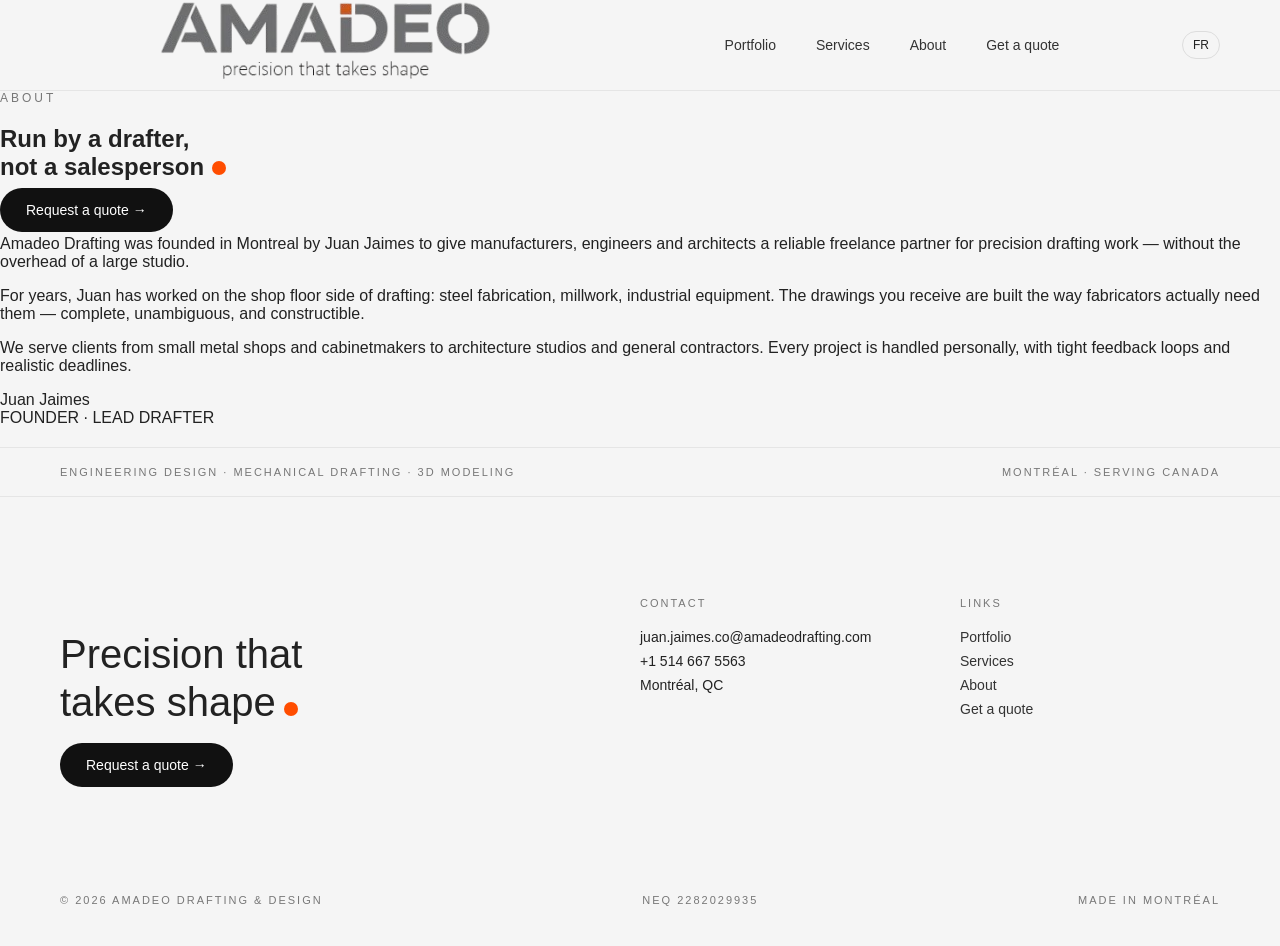
==== about.html @ 57ade09d "Create about.html" ====
<!DOCTYPE html>
<html lang="en">

<head>

<meta charset="UTF-8">
<meta name="viewport" content="width=device-width, initial-scale=1.0">

<title>About | Amadeo Drafting & Design</title>

<link rel="stylesheet" href="style.css">

</head>

<body>

<!-- NAVBAR -->

<div id="navbar"></div>

<!-- ABOUT SECTION -->

<section class="about-section">

<div class="about-grid">

<div class="about-left">

<div class="small-title">
ABOUT
</div>

<h1>
Run by a drafter,<br>
not a salesperson<span class="dot"></span>
</h1>

<a href="#" class="btn-dark">
Request a quote →
</a>

</div>


<div class="about-right">

<p class="about-text">
Amadeo Drafting was founded in Montreal by Juan Jaimes to give manufacturers, engineers and architects a reliable freelance partner for precision drafting work — without the overhead of a large studio.
</p>

<p class="about-text">
For years, Juan has worked on the shop floor side of drafting: steel fabrication, millwork, industrial equipment. The drawings you receive are built the way fabricators actually need them — complete, unambiguous, and constructible.
</p>

<p class="about-text">
We serve clients from small metal shops and cabinetmakers to architecture studios and general contractors. Every project is handled personally, with tight feedback loops and realistic deadlines.
</p>

<div class="about-signature">

<div class="about-name">
Juan Jaimes
</div>

<div class="about-role">
FOUNDER · LEAD DRAFTER
</div>

</div>

</div>

</div>

</section>

<!-- FOOTER -->

<div id="footer"></div>

<script>

fetch("navbar.html")
.then(response => response.text())
.then(data => {

document.getElementById("navbar").innerHTML = data;

const links = document.querySelectorAll(".menu a");
let current = window.location.pathname.split("/").pop();

if(current === ""){
current = "index.html";
}

links.forEach(link => {
if(link.getAttribute("href") === current){
link.classList.add("active");
}
});

});

fetch("footer.html")
.then(response => response.text())
.then(data => {
document.getElementById("footer").innerHTML = data;
});

</script>

</body>
</html>
---- style.css ----
html,body{
margin:0;
padding:0;
overflow-x:hidden;
font-family:Arial, Helvetica, sans-serif;
background:#f5f5f5;
color:#222;
}

/* NAVBAR */

.navbar{
width:100%;
background:#f5f5f5;
border-bottom:1px solid #e5e5e5;
position:sticky;
top:0;
z-index:1000;
}

.navbar-inner{
max-width:1400px;
margin:auto;
padding:25px 60px;

display:flex;
justify-content:space-between;
align-items:center;
}

.logo{
display:flex;
align-items:center;
height:40px;
}

.logo img{
height:90%;
object-fit:contain;
transform:translateY(10px);
}

.menu{
display:flex;
gap:40px;
font-size:14px;
}

.menu a{
text-decoration:none;
color:#333;
transition:0.2s;
}

.menu a:hover{
color:#ff4d00;
}

.menu a.active{
color:#ff4d00;
border-bottom:2px solid #ff4d00;
padding-bottom:6px;
}

.lang{
border:1px solid #ddd;
padding:6px 10px;
border-radius:20px;
font-size:12px;
}

/* HERO */

.hero{
min-height:80vh;
display:flex;
align-items:center;

max-width:1400px;
margin:auto;
padding:0 60px;
}

.hero-content{
max-width:550px;
}

.hero h1{
font-size:64px;
font-weight:500;
line-height:1.1;
margin:0;
}

.dot{
display:inline-block;
width:14px;
height:14px;
background:#ff4d00;
border-radius:50%;
margin-left:8px;
}

/* BUTTONS */

.buttons{
margin-top:40px;
display:flex;
gap:20px;
}

.btn-dark{
background:#111;
color:white;
padding:14px 26px;
border-radius:25px;
text-decoration:none;
font-size:14px;
transition:0.2s;
}

.btn-dark:hover{
background:#333;
}

.btn-light{
border:1px solid #ccc;
padding:14px 26px;
border-radius:25px;
text-decoration:none;
font-size:14px;
color:#333;
background:white;
transition:0.2s;
}

.btn-light:hover{
border-color:#ff4d00;
color:#ff4d00;
}

/* BOTTOM BAR */

.bottom-bar{
max-width:1400px;
margin:20px auto;
padding:18px 60px;

display:flex;
justify-content:space-between;

font-size:11px;
letter-spacing:2px;
color:#777;

border-top:1px solid #e5e5e5;
border-bottom:1px solid #e5e5e5;

text-transform:uppercase;
}

/* FOOTER */

.footer{
max-width:1400px;
margin:0 auto;
padding:80px 60px;
}

.footer-grid{
display:grid;
grid-template-columns:2fr 1fr 1fr;
gap:60px;
}

.footer-left h2{
font-size:40px;
font-weight:500;
line-height:1.2;
margin-bottom:30px;
}

.footer-title{
font-size:11px;
letter-spacing:2px;
color:#777;
margin-bottom:20px;
}

.footer-text{
font-size:14px;
margin-bottom:8px;
}

.footer-links a{
display:block;
text-decoration:none;
color:#333;
font-size:14px;
margin-bottom:8px;
transition:0.2s;
}

.footer-links a:hover{
color:#ff4d00;
}

/* FOOTER META */

.footer-meta{
max-width:1400px;
margin:40px auto;
padding:0 60px;

display:flex;
justify-content:space-between;

font-size:11px;
letter-spacing:2px;
color:#777;
}
/* PORTFOLIO HEADER */

.portfolio-header{
max-width:1400px;
margin:auto;
padding:120px 60px;
}

.small-title{
letter-spacing:3px;
font-size:12px;
color:#777;
margin-bottom:20px;
}

.portfolio-header h1{
font-size:72px;
font-weight:500;
margin:0;
}

.orange{
color:#ff4d00;
}

.subtitle{
margin-top:20px;
color:#666;
max-width:500px;
}

/* SERVICES LIST */

.services-list{
max-width:1400px;
margin:auto;
padding:0 60px 60px 60px;
}

.service{
display:flex;
align-items:center;
justify-content:space-between;
padding:30px 0;
border-bottom:1px solid #ddd;
cursor:pointer;
transition:0.3s;
}

.service:hover{
background:#fafafa;
}

.service-number{
color:#999;
width:60px;
}

.service-title{
font-size:22px;
font-weight:500;
flex:1;
}

.service-projects{
color:#999;
font-size:14px;
}

/* QUOTE BUTTON */

.quote-btn{
max-width:1400px;
margin:auto;
padding:60px;
}
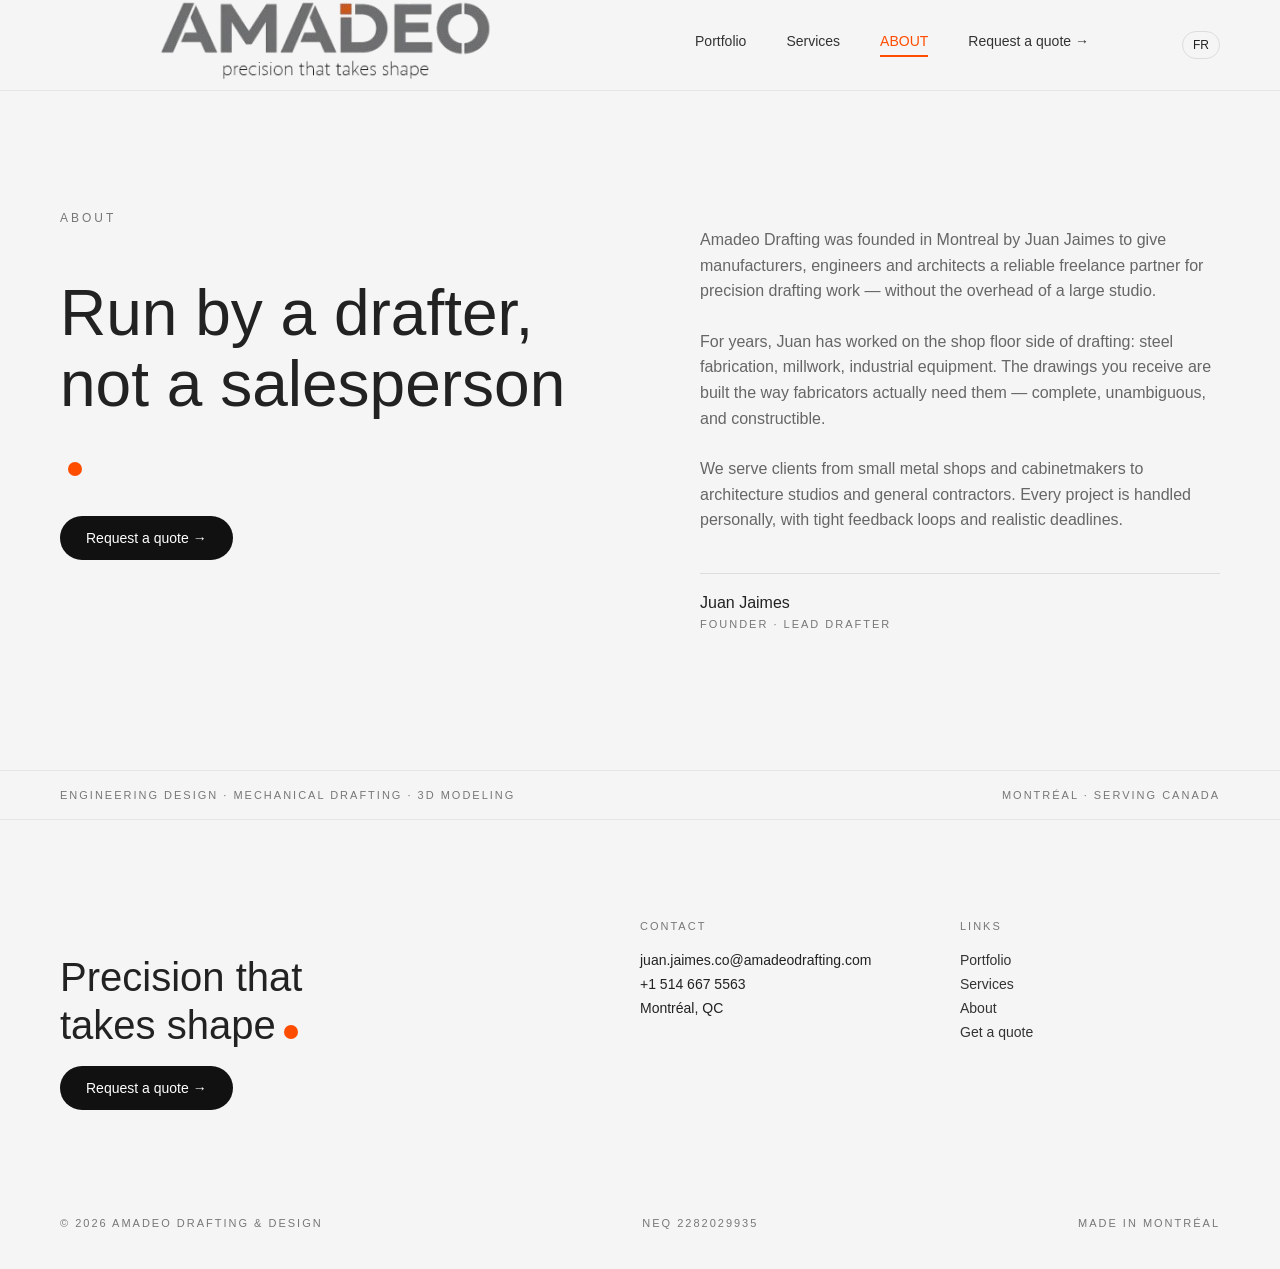
==== commit 7a872bf6: "Update about.html" ====
--- a/about.html
+++ b/about.html
@@ -26,16 +26,16 @@
 
 <div class="about-left">
 
-<div class="small-title">
+<div class="small-title" data-key="about">
 ABOUT
 </div>
 
 <h1>
-Run by a drafter,<br>
-not a salesperson<span class="dot"></span>
+<span data-key="about_title_1">Run by a drafter,</span><br>
+<span data-key="about_title_2">not a salesperson</span><span class="dot"></span>
 </h1>
 
-<a href="#" class="btn-dark">
+<a href="#" class="btn-dark" data-key="quote">
 Request a quote →
 </a>
 
@@ -44,15 +44,15 @@
 
 <div class="about-right">
 
-<p class="about-text">
+<p class="about-text" data-key="about_p1">
 Amadeo Drafting was founded in Montreal by Juan Jaimes to give manufacturers, engineers and architects a reliable freelance partner for precision drafting work — without the overhead of a large studio.
 </p>
 
-<p class="about-text">
+<p class="about-text" data-key="about_p2">
 For years, Juan has worked on the shop floor side of drafting: steel fabrication, millwork, industrial equipment. The drawings you receive are built the way fabricators actually need them — complete, unambiguous, and constructible.
 </p>
 
-<p class="about-text">
+<p class="about-text" data-key="about_p3">
 We serve clients from small metal shops and cabinetmakers to architecture studios and general contractors. Every project is handled personally, with tight feedback loops and realistic deadlines.
 </p>
 
@@ -62,7 +62,7 @@
 Juan Jaimes
 </div>
 
-<div class="about-role">
+<div class="about-role" data-key="founder">
 FOUNDER · LEAD DRAFTER
 </div>
 
@@ -93,11 +93,84 @@
 current = "index.html";
 }
 
-links.forEach(link => {
+links.forEach(link=>{
 if(link.getAttribute("href") === current){
 link.classList.add("active");
 }
 });
+
+/* ---------- TRADUCCIÓN ---------- */
+
+let lang = localStorage.getItem("lang") || "en";
+
+const translations = {
+
+en:{
+about:"ABOUT",
+about_title_1:"Run by a drafter,",
+about_title_2:"not a salesperson",
+
+about_p1:"Amadeo Drafting was founded in Montreal by Juan Jaimes to give manufacturers, engineers and architects a reliable freelance partner for precision drafting work — without the overhead of a large studio.",
+
+about_p2:"For years, Juan has worked on the shop floor side of drafting: steel fabrication, millwork, industrial equipment. The drawings you receive are built the way fabricators actually need them — complete, unambiguous, and constructible.",
+
+about_p3:"We serve clients from small metal shops and cabinetmakers to architecture studios and general contractors. Every project is handled personally, with tight feedback loops and realistic deadlines.",
+
+founder:"FOUNDER · LEAD DRAFTER",
+quote:"Request a quote →"
+},
+
+fr:{
+about:"À PROPOS",
+
+about_title_1:"Dirigé par un dessinateur,",
+about_title_2:"pas par un vendeur",
+
+about_p1:"Amadeo Drafting a été fondé à Montréal par Juan Jaimes pour offrir aux fabricants, ingénieurs et architectes un partenaire fiable en dessin technique — sans les coûts d'un grand studio.",
+
+about_p2:"Depuis des années, Juan travaille du côté atelier du dessin technique : fabrication d'acier, menuiserie et équipements industriels. Les dessins livrés sont conçus exactement comme les fabricants en ont besoin.",
+
+about_p3:"Nous servons des clients allant de petits ateliers métalliques et ébénistes à des bureaux d’architecture et entrepreneurs généraux.",
+
+founder:"FONDATEUR · DESSINATEUR PRINCIPAL",
+quote:"Demander un devis →"
+}
+
+};
+
+function applyLanguage(){
+
+document.querySelectorAll("[data-key]").forEach(el=>{
+
+const key = el.getAttribute("data-key");
+
+if(translations[lang][key]){
+el.innerText = translations[lang][key];
+}
+
+});
+
+const btn = document.getElementById("lang-switch");
+
+if(btn){
+
+btn.innerText = lang === "en" ? "FR" : "EN";
+
+btn.onclick=function(){
+
+lang = lang === "en" ? "fr" : "en";
+
+localStorage.setItem("lang",lang);
+
+applyLanguage();
+
+};
+
+}
+
+}
+
+applyLanguage();
 
 });
 
--- a/style.css
+++ b/style.css
@@ -259,13 +259,13 @@
 }
 
 .service{
-display:flex;
-align-items:center;
-justify-content:space-between;
-padding:30px 0;
-border-bottom:1px solid #ddd;
-cursor:pointer;
-transition:0.3s;
+display:grid;
+grid-template-columns:80px 320px 1fr;
+align-items:start;
+
+padding:40px 0;
+border-bottom:1px solid #e5e5e5;
+gap:40px;
 }
 
 .service:hover{
@@ -274,25 +274,155 @@
 
 .service-number{
 color:#999;
+font-size:13px;
 width:60px;
 }
 
-.service-title{
-font-size:22px;
-font-weight:500;
+.service-projects{
+justify-self:end;
+color:#777;
+font-size:14px;
+}
+
+/* QUOTE BUTTON */
+
+.quote-btn{
+max-width:1400px;
+margin:auto;
+padding:60px;
+}
+
+/* ABOUT PAGE */
+
+.about-section{
+max-width:1400px;
+margin:auto;
+padding:120px 60px;
+}
+
+.about-grid{
+display:grid;
+grid-template-columns:1fr 1fr;
+gap:120px;
+align-items:start;
+}
+
+.about-left h1{
+font-size:64px;
+font-weight:500;
+line-height:1.1;
+margin-bottom:40px;
+}
+
+.about-text{
+color:#666;
+margin-bottom:25px;
+line-height:1.6;
+}
+
+.about-signature{
+margin-top:40px;
+padding-top:20px;
+border-top:1px solid #ddd;
+}
+
+.about-name{
+font-weight:500;
+margin-bottom:6px;
+}
+
+.about-role{
+font-size:11px;
+letter-spacing:2px;
+color:#777;
+}
+
+/* QUOTE PAGE */
+
+.quote-section{
+max-width:1400px;
+margin:auto;
+padding:120px 60px;
+}
+
+.quote-header{
+max-width:700px;
+margin-bottom:80px;
+}
+
+.quote-header h1{
+font-size:72px;
+font-weight:500;
+margin:20px 0;
+line-height:1.1;
+}
+
+.quote-subtitle{
+color:#666;
+max-width:520px;
+line-height:1.6;
+}
+
+.quote-box{
+display:grid;
+grid-template-columns:320px 1fr;
+border:1px solid #e5e5e5;
+background:white;
+}
+
+.quote-sidebar{
+padding:40px;
+border-right:1px solid #e5e5e5;
+}
+
+.quote-name{
+font-size:11px;
+letter-spacing:2px;
+color:#777;
+margin-bottom:20px;
+}
+
+.quote-sidebar h3{
+font-weight:500;
+margin-bottom:20px;
+}
+
+.quote-tags{
+color:#ff4d00;
+font-size:13px;
+margin-bottom:40px;
+}
+
+.quote-contact{
+margin-top:40px;
+font-size:14px;
+}
+
+.quote-chat{
+padding:40px;
+display:flex;
+flex-direction:column;
+justify-content:space-between;
+}
+
+.chat-input{
+display:flex;
+gap:10px;
+margin-top:40px;
+}
+
+.chat-input input{
 flex:1;
-}
-
-.service-projects{
-color:#999;
-font-size:14px;
-}
-
-/* QUOTE BUTTON */
-
-.quote-btn{
-max-width:1400px;
-margin:auto;
-padding:60px;
-}
-
+padding:14px;
+border:1px solid #ddd;
+border-radius:4px;
+}
+
+.send-btn{
+background:#888;
+color:white;
+border:none;
+padding:14px 20px;
+border-radius:4px;
+cursor:pointer;
+}
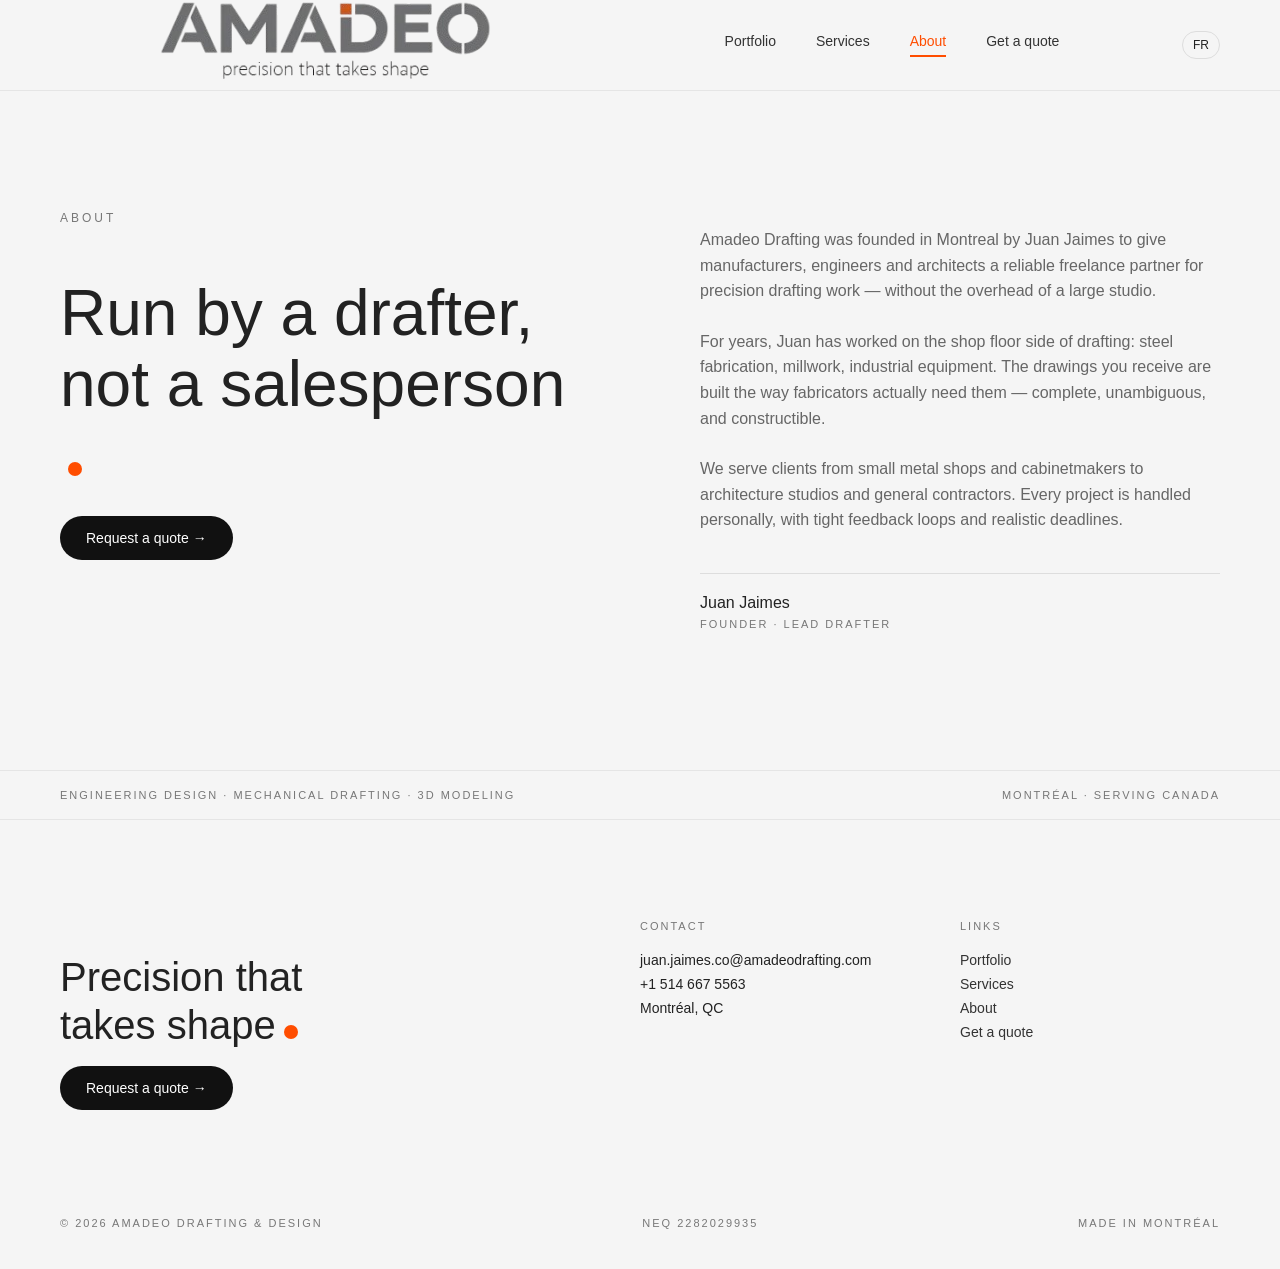
==== commit fb5f8467: "Update about.html" ====
--- a/about.html
+++ b/about.html
@@ -35,7 +35,7 @@
 <span data-key="about_title_2">not a salesperson</span><span class="dot"></span>
 </h1>
 
-<a href="#" class="btn-dark" data-key="quote">
+<a href="quote.html" class="btn-dark" data-key="quote">
 Request a quote →
 </a>
 
@@ -182,5 +182,27 @@
 
 </script>
 
+<script>
+document.addEventListener("click", function(e){
+
+  const menu = document.querySelector(".mobile-menu");
+
+  // abrir / cerrar menú
+  if(e.target.closest(".menu-toggle")){
+    if(menu){
+      menu.style.display = (menu.style.display === "flex") ? "none" : "flex";
+    }
+  }
+
+  // cerrar al hacer click en link
+  if(e.target.closest(".mobile-menu a")){
+    if(menu){
+      menu.style.display = "none";
+    }
+  }
+
+});
+</script>
+  
 </body>
 </html>
--- a/style.css
+++ b/style.css
@@ -35,7 +35,7 @@
 }
 
 .logo img{
-height:90%;
+height:60%;
 object-fit:contain;
 transform:translateY(10px);
 }
@@ -67,6 +67,16 @@
 padding:6px 10px;
 border-radius:20px;
 font-size:12px;
+}
+
+/* ocultar hamburguesa en desktop */
+.menu-toggle{
+display:none;
+}
+
+/* 👇 AGREGA ESTO */
+.mobile-menu{
+display:none;
 }
 
 /* HERO */
@@ -426,3 +436,155 @@
 border-radius:4px;
 cursor:pointer;
 }
+
+/* ============================= */
+/* MOBILE VERSION (FIX LIMPIO) */
+/* ============================= */
+
+@media (max-width:768px){
+
+.gallery {
+  overflow-x: auto;
+  gap: 15px;
+  padding: 10px 0 20px 20px;
+  scroll-snap-type: x mandatory;
+}
+
+.gallery img {
+  min-width: 250px;
+  flex-shrink: 0;
+  scroll-snap-align: start;
+}
+  
+/* NAVBAR */
+
+.navbar-inner{
+padding:20px;
+display:flex;
+justify-content:space-between;
+align-items:center;
+position:relative;
+}
+
+/* ocultar menu desktop */
+.menu{
+display:none;
+}
+
+/* hamburguesa visible */
+.menu-toggle{
+display:block;
+font-size:24px;
+cursor:pointer;
+position:absolute;
+right:20px;
+top:50%;
+transform:translateY(-50%);
+}
+
+/* idioma (FR) */
+.lang{
+position:absolute;
+right:60px;
+top:50%;
+transform:translateY(-50%);
+}
+
+/* LOGO */
+.logo img{
+max-width:110px;
+height:auto;
+transform:none;
+}
+
+/* HERO */
+.hero{
+padding:0 25px;
+min-height:90vh;
+justify-content:center;
+}
+
+.hero-content{
+text-align:center;
+}
+
+.hero h1{
+font-size:40px;
+}
+
+/* BOTONES */
+.buttons{
+flex-direction:column;
+align-items:center;
+gap:15px;
+}
+
+.btn-dark,
+.btn-light{
+width:220px;
+text-align:center;
+}
+
+/* MENU MOVIL */
+.mobile-menu{
+display:none;
+position:absolute;
+top:70px;
+right:0;
+width:100%;
+background:#f5f5f5;
+padding:20px;
+flex-direction:column;
+align-items:flex-end;
+text-align:right;
+box-sizing:border-box;
+z-index:999;
+}
+
+.mobile-menu a{
+padding:15px 0;
+font-size:18px;
+text-decoration:none;
+color:#333;
+border-bottom:1px solid #eee;
+}
+
+/* alinear menu a la derecha */
+.mobile-menu{
+align-items:flex-end;
+text-align:right;
+}
+  
+
+}
+
+
+/* ===== PORTFOLIO INTERACTIVO ===== */
+
+.service-content {
+  max-height: 0;
+  overflow: hidden;
+  transition: all 0.4s ease;
+  padding: 0;
+}
+
+.service-content.active {
+  max-height: 500px;
+  padding: 20px 0;
+}
+
+.gallery {
+  display: flex;
+  gap: 20px;
+  padding: 10px 0 20px 120px;
+}
+
+.gallery img {
+  width: 260px;
+  border-radius: 6px;
+  transition: 0.3s;
+}
+
+.gallery img:hover {
+  transform: scale(1.05);
+}
